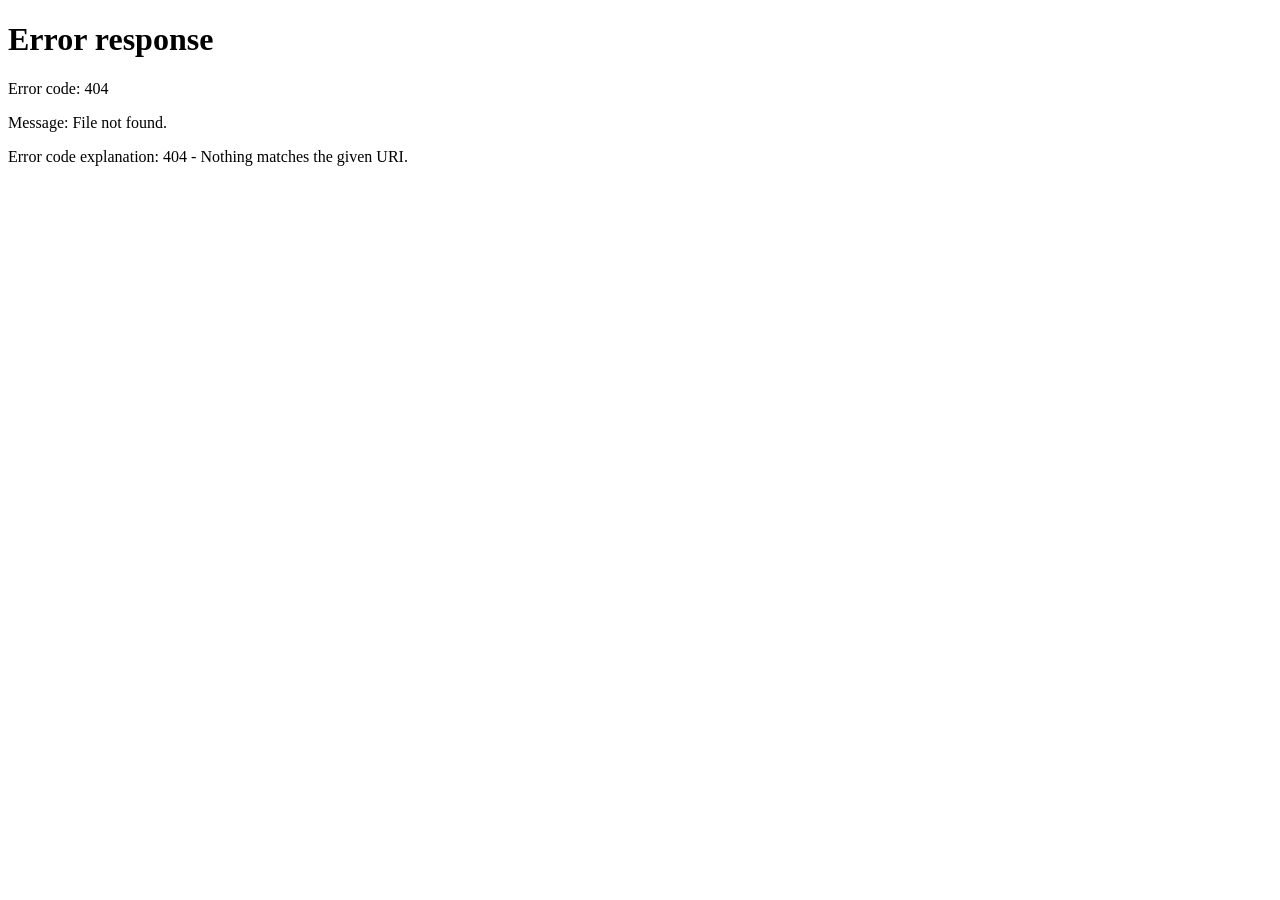
==== site/index.html @ a72ac22e "added new folder for frontend" ====
<!DOCTYPE html>
<html lang="en"><head>
<meta charset="UTF-8"><meta name="viewport" content="width=device-width, initial-scale=1.0">
<title>Recipe Hub</title>
<style>
 html,body{height:100%;margin:0;font-family:system-ui,sans-serif}
 body{display:flex;flex-direction:column;background:#fff}
 .bar{display:flex;align-items:center;gap:6px;padding:8px 14px;background:#1f1f1f;color:#fff;flex-wrap:wrap}
 .bar b{margin-right:10px}
 .tab{border:0;background:transparent;color:#ddd;padding:9px 16px;border-radius:999px;font-size:.95rem;cursor:pointer}
 .tab:hover{background:#333}
 .tab.on{background:#fff;color:#111;font-weight:600}
 .sp{flex:1}
 .who{font-size:.85rem;display:flex;align-items:center;gap:8px}
 .role{padding:2px 8px;border-radius:12px;font-size:.72rem}
 .role.admin{background:#c1452a}.role.user{background:#6c7f55}.role.editor{background:#b8860b}
 .out{background:none;border:1px solid #666;color:#fff;border-radius:8px;padding:5px 10px;cursor:pointer}
 iframe{flex:1;width:100%;border:0;display:none}
 iframe.on{display:block}
</style></head><body>
<div class="bar">
  <b>Recipe Hub</b>
  <button class="tab" data-v="international">🌍 International</button>
  <button class="tab" data-v="budget">₱ Budget</button>
  <button class="tab" data-v="game">🎲 Pantry Game</button>
  <span class="sp"></span>
  <span class="who"><span id="name"></span><span id="role" class="role"></span><button class="out" onclick="logout()">Log out</button></span>
</div>
<iframe data-v="international" title="International recipes"></iframe>
<iframe data-v="budget" title="Budget recipes"></iframe>
<iframe data-v="game" title="Pantry game"></iframe>
<script src="auth.js"></script>
<script>
requireLogin();
const u = getUser() || {};
document.getElementById("name").textContent = u.name || u.email || "";
document.getElementById("role").textContent = u.role || "user";
document.getElementById("role").classList.add(u.role || "user");

const views = ["international", "budget", "game"];
function show(v) {
  if (!views.includes(v)) v = localStorage.getItem("rp_view") || "international";
  localStorage.setItem("rp_view", v);
  document.querySelectorAll(".tab").forEach(t => t.classList.toggle("on", t.dataset.v === v));
  document.querySelectorAll("iframe").forEach(f => {
    const on = f.dataset.v === v;
    f.classList.toggle("on", on);
    if (on && !f.src) f.src = `views/${v}/index.html`;   // load a view the first time it is opened, then keep it alive
  });
  if (location.hash !== "#" + v) history.replaceState(null, "", "#" + v);
}
document.querySelectorAll(".tab").forEach(t => t.onclick = () => show(t.dataset.v));
window.addEventListener("hashchange", () => show(location.hash.slice(1)));
show(location.hash.slice(1));
</script></body></html>
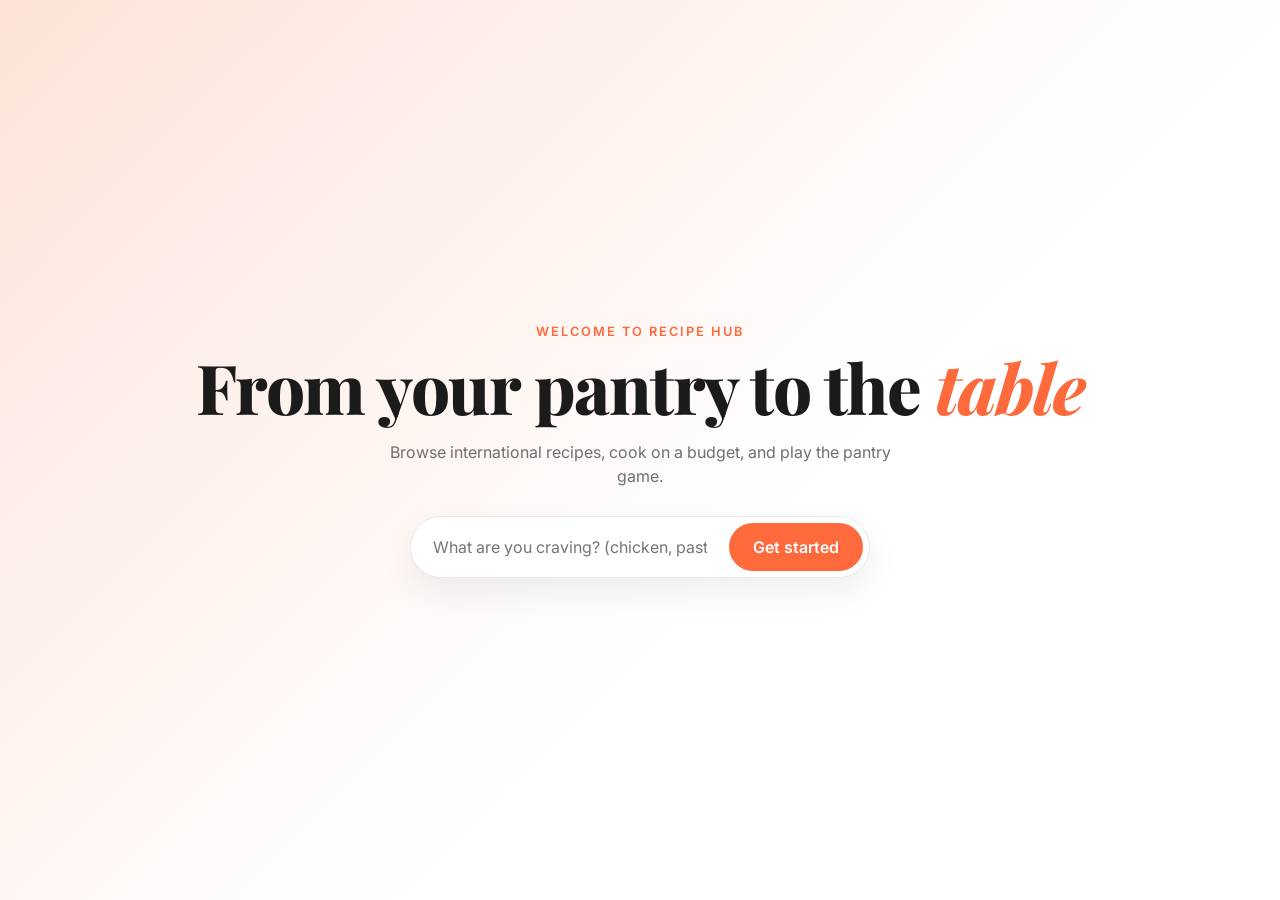
==== commit 593da0df: "new changes for the design layout and the adjusted folder structures" ====
--- a/site/index.html
+++ b/site/index.html
@@ -1,55 +1,16 @@
 <!DOCTYPE html>
-<html lang="en"><head>
-<meta charset="UTF-8"><meta name="viewport" content="width=device-width, initial-scale=1.0">
-<title>Recipe Hub</title>
-<style>
- html,body{height:100%;margin:0;font-family:system-ui,sans-serif}
- body{display:flex;flex-direction:column;background:#fff}
- .bar{display:flex;align-items:center;gap:6px;padding:8px 14px;background:#1f1f1f;color:#fff;flex-wrap:wrap}
- .bar b{margin-right:10px}
- .tab{border:0;background:transparent;color:#ddd;padding:9px 16px;border-radius:999px;font-size:.95rem;cursor:pointer}
- .tab:hover{background:#333}
- .tab.on{background:#fff;color:#111;font-weight:600}
- .sp{flex:1}
- .who{font-size:.85rem;display:flex;align-items:center;gap:8px}
- .role{padding:2px 8px;border-radius:12px;font-size:.72rem}
- .role.admin{background:#c1452a}.role.user{background:#6c7f55}.role.editor{background:#b8860b}
- .out{background:none;border:1px solid #666;color:#fff;border-radius:8px;padding:5px 10px;cursor:pointer}
- iframe{flex:1;width:100%;border:0;display:none}
- iframe.on{display:block}
-</style></head><body>
-<div class="bar">
-  <b>Recipe Hub</b>
-  <button class="tab" data-v="international">🌍 International</button>
-  <button class="tab" data-v="budget">₱ Budget</button>
-  <button class="tab" data-v="game">🎲 Pantry Game</button>
-  <span class="sp"></span>
-  <span class="who"><span id="name"></span><span id="role" class="role"></span><button class="out" onclick="logout()">Log out</button></span>
-</div>
-<iframe data-v="international" title="International recipes"></iframe>
-<iframe data-v="budget" title="Budget recipes"></iframe>
-<iframe data-v="game" title="Pantry game"></iframe>
-<script src="auth.js"></script>
+<html lang="en"><head><meta charset="UTF-8"><meta name="viewport" content="width=device-width, initial-scale=1.0">
+<link rel="preconnect" href="https://fonts.googleapis.com"><link rel="preconnect" href="https://fonts.gstatic.com" crossorigin>
+<link href="https://fonts.googleapis.com/css2?family=Inter:wght@400;500;600&family=Playfair+Display:ital,wght@0,600;0,800;1,600&display=swap" rel="stylesheet">
+<link rel="stylesheet" href="css/theme.css"><link rel="stylesheet" href="css/game.css"><title>Recipe Hub - Welcome</title></head>
+<body><section class="land"><div>
+  <p class="kick">Welcome to Recipe Hub</p>
+  <h1>From your pantry to the <em>table</em></h1>
+  <p>Browse international recipes, cook on a budget, and play the pantry game.</p>
+  <form class="pill" id="f"><input id="q" placeholder="What are you craving? (chicken, pasta...)"><button id="go">Get started</button></form>
+</div></section>
 <script>
-requireLogin();
-const u = getUser() || {};
-document.getElementById("name").textContent = u.name || u.email || "";
-document.getElementById("role").textContent = u.role || "user";
-document.getElementById("role").classList.add(u.role || "user");
-
-const views = ["international", "budget", "game"];
-function show(v) {
-  if (!views.includes(v)) v = localStorage.getItem("rp_view") || "international";
-  localStorage.setItem("rp_view", v);
-  document.querySelectorAll(".tab").forEach(t => t.classList.toggle("on", t.dataset.v === v));
-  document.querySelectorAll("iframe").forEach(f => {
-    const on = f.dataset.v === v;
-    f.classList.toggle("on", on);
-    if (on && !f.src) f.src = `views/${v}/index.html`;   // load a view the first time it is opened, then keep it alive
-  });
-  if (location.hash !== "#" + v) history.replaceState(null, "", "#" + v);
-}
-document.querySelectorAll(".tab").forEach(t => t.onclick = () => show(t.dataset.v));
-window.addEventListener("hashchange", () => show(location.hash.slice(1)));
-show(location.hash.slice(1));
+  const loggedIn = !!localStorage.getItem("rp_token");
+  if (loggedIn) document.getElementById("go").textContent = "Open the kitchen";
+  document.getElementById("f").onsubmit = e => { e.preventDefault(); location.href = loggedIn ? "pages/home.html" : "pages/login.html"; };
 </script></body></html>
--- a/site/css/theme.css
+++ b/site/css/theme.css
@@ -0,0 +1,128 @@
+:root{--ink:#1b1b1b;--mut:#6f6f6f;--acc:#ff6a3d;--peach:#fde3d9;--line:#e9e9e9;--r:10px}
+*{box-sizing:border-box}html{scroll-behavior:smooth}
+body{margin:0;font-family:Inter,system-ui,sans-serif;color:var(--ink);background:#fff;line-height:1.5}
+h1,h2,h3,h4,.logo{font-family:"Playfair Display",Georgia,serif;margin:0}
+button{font:inherit;cursor:pointer}img{display:block;width:100%;height:100%;object-fit:cover}
+.wrap{max-width:1100px;margin:0 auto;padding:0 20px}
+/* header */
+.hd{position:sticky;top:0;z-index:20;background:#fff;border-bottom:1px solid var(--line);transition:box-shadow .3s}
+.hd.sc{box-shadow:0 6px 20px #0001}
+.hd-in{display:flex;align-items:center;justify-content:space-between;padding-top:14px;padding-bottom:10px;transition:padding .3s}
+.hd.sc .hd-in{padding-top:8px;padding-bottom:6px}
+.logo{font-size:1.7rem;font-weight:800;text-decoration:none;color:var(--ink)}.logo em{color:var(--acc)}
+.ic{width:40px;height:40px;border:0;background:none;font-size:1.1rem}
+.nav{display:flex;gap:6px;overflow-x:auto;padding-bottom:10px;scrollbar-width:none}
+.nav button{border:0;background:none;padding:6px 14px;border-radius:999px;font-size:.85rem;white-space:nowrap;color:var(--mut)}
+.nav button:hover{color:var(--ink)}.nav button.on{background:var(--ink);color:#fff}
+/* cards */
+.g3{display:grid;grid-template-columns:repeat(3,1fr);gap:20px;margin:24px 0}
+.card{cursor:pointer}.card h3{font-size:1.05rem;margin:6px 0 2px}
+.ph{position:relative;aspect-ratio:4/3;overflow:hidden;border-radius:var(--r);background:linear-gradient(135deg,#ffd9c7,#ffe9b8)}
+.ph[data-c=Filipino]{background:linear-gradient(135deg,#ffd0a8,#ff9f68)}.ph[data-c=Italian]{background:linear-gradient(135deg,#cfe8c4,#f3b7a8)}
+.ph[data-c=Spanish]{background:linear-gradient(135deg,#ffe29a,#ff9d7a)}.ph[data-c=British]{background:linear-gradient(135deg,#c9d6f2,#e7c9d6)}
+.ph[data-c=American]{background:linear-gradient(135deg,#ffc9c9,#c9d9ff)}.ph[data-c=Chinese]{background:linear-gradient(135deg,#ffb7a1,#ffe08a)}
+.ph::before{content:attr(data-i);position:absolute;inset:0;display:grid;place-items:center;font:800 3.5rem "Playfair Display",serif;color:#fff9}
+.ph img{position:absolute;inset:0;transition:transform .6s cubic-bezier(.2,.7,.2,1)}
+.card:hover .ph img,.li:hover .ph img,.fr:hover img{transform:scale(1.08)}
+.st{color:var(--acc);font-size:.8rem;letter-spacing:1px}.cb small,.li small{color:var(--mut)}
+/* band */
+.band{background:var(--peach);border-radius:var(--r);padding:28px;display:flex;gap:20px;align-items:center;justify-content:space-between;flex-wrap:wrap;margin:36px 0}
+.band h2{font-size:1.5rem}.sbox{display:flex;gap:8px;flex:1;min-width:260px;max-width:460px}
+.sbox input{flex:1;padding:12px 14px;border:1px solid #fff;border-radius:8px;font:inherit}
+.sbox button,.more button{background:var(--acc);color:#fff;border:0;border-radius:8px;padding:12px 22px;font-weight:600;transition:transform .15s,filter .2s}
+.sbox button:hover,.more button:hover{filter:brightness(.92)}.sbox button:active,.more button:active{transform:scale(.96)}
+/* sections */
+.sec{font-size:1.4rem;margin:40px 0 18px;padding-bottom:8px;border-bottom:1px solid var(--line)}.sec.big{font-size:1.9rem}.sec small{font:500 .85rem Inter;color:var(--mut)}
+.sec2{font-size:1.2rem;margin:28px 0 14px}
+.cols{display:grid;grid-template-columns:1fr 300px;gap:32px}
+.feat{cursor:pointer;border:1px solid var(--line);border-radius:var(--r);overflow:hidden;margin-bottom:24px}
+.feat .ph{aspect-ratio:16/9;border-radius:0}.feat .cb{padding:18px}.feat h3{font-size:1.5rem}.feat p{color:var(--mut)}
+.li{display:grid;grid-template-columns:42% 1fr;gap:18px;align-items:center;margin-bottom:22px;cursor:pointer}.li h3{font-size:1.1rem}
+.about{border:1px solid var(--line);border-radius:var(--r);padding:22px;text-align:center}
+.av{width:64px;height:64px;margin:0 auto 10px;border-radius:50%;background:var(--peach);display:grid;place-items:center;font-size:1.8rem}
+.about p{font-size:.85rem;color:var(--mut)}
+.fresh{display:grid;grid-template-columns:1fr 1fr;gap:12px}.fr{cursor:pointer;font-size:.72rem;text-align:center}.fr .ph{aspect-ratio:1;margin-bottom:4px}
+/* collections */
+.col{cursor:pointer;border:1px solid var(--line);border-radius:var(--r);overflow:hidden;text-align:center;padding-bottom:16px;transition:transform .3s,box-shadow .3s}
+.col:hover{transform:translateY(-4px);box-shadow:0 12px 24px #0001}.col .ph{border-radius:0}.col h3{margin:12px 0 6px}
+.col span{font-size:.75rem;border:1px solid var(--ink);padding:2px 10px;border-radius:4px}
+.more{text-align:center;margin:10px 0 50px}.more[hidden]{display:none}
+.empty{grid-column:1/-1;text-align:center;color:var(--mut);padding:40px 0}
+/* footer */
+.ft{background:#f7f7f7;padding:36px 0;text-align:center;color:var(--mut);font-size:.85rem}
+/* modal */
+.ov{position:fixed;inset:0;background:#000a;display:flex;align-items:flex-end;justify-content:center;opacity:0;pointer-events:none;transition:opacity .3s;z-index:50}
+.ov.open{opacity:1;pointer-events:auto}
+.md{background:#fff;width:100%;max-width:600px;max-height:88vh;overflow:auto;border-radius:18px 18px 0 0;padding:30px;position:relative;transform:translateY(40px);transition:transform .4s cubic-bezier(.2,.7,.2,1)}
+.ov.open .md{transform:none}
+@media(min-width:640px){.ov{align-items:center}.md{border-radius:18px}}
+.x{position:absolute;top:12px;right:14px;width:36px;height:36px;border:0;border-radius:50%;background:#f1f1f1;font-size:1.4rem}
+.md h3{font-size:1.7rem;margin:6px 0 10px}.md h4{color:var(--acc);margin:20px 0 8px;font:600 .85rem Inter;text-transform:uppercase;letter-spacing:1px}
+.chips span{display:inline-block;background:#f4f4f4;border-radius:999px;padding:4px 12px;margin:0 6px 6px 0;font-size:.8rem}
+.nut{display:grid;grid-template-columns:repeat(auto-fit,minmax(80px,1fr));gap:8px}.nut div{background:#f7f7f7;border-radius:8px;padding:8px;text-align:center}.nut b{display:block}.nut small{color:var(--mut)}
+.md li{margin-bottom:4px}
+/* animation */
+.rv{opacity:0;transform:translateY(22px);transition:opacity .6s ease,transform .6s ease;transition-delay:var(--d,0ms)}.rv.in{opacity:1;transform:none}
+.intro{animation:up .7s both;animation-delay:var(--d,0ms)}@keyframes up{from{opacity:0;transform:translateY(18px)}}
+@media(prefers-reduced-motion:reduce){*{animation:none!important;transition:none!important}.rv{opacity:1;transform:none}html{scroll-behavior:auto}}
+/* responsive */
+@media(max-width:900px){.g3{grid-template-columns:repeat(2,1fr)}.cols{grid-template-columns:1fr}.fresh{grid-template-columns:repeat(3,1fr)}}
+@media(max-width:560px){.g3{grid-template-columns:1fr}.li{grid-template-columns:38% 1fr;gap:12px}.fresh{grid-template-columns:repeat(2,1fr)}.band{padding:20px}.logo{font-size:1.35rem}}
+/* shared extras for budget + game pages */
+.sbox input[type=number]{flex:0 0 150px;min-width:0}
+.price{font-weight:600;color:var(--ink)}
+.chips b{font-weight:600}
+
+/* ===== app shell: navbar, cookbook dropdown, footer ===== */
+.hd-in{flex-wrap:wrap;gap:8px}
+.tabs{display:flex;gap:4px;flex-wrap:wrap}
+.tabs a{padding:8px 14px;border-radius:999px;color:var(--mut);text-decoration:none;font-weight:500;font-size:.88rem;white-space:nowrap;transition:background .25s,color .25s}
+.tabs a:hover{color:var(--ink)}.tabs a.on{background:var(--ink);color:#fff}
+.who{display:flex;align-items:center;gap:8px;font-size:.85rem;color:var(--mut);position:relative}
+.role{padding:2px 10px;border-radius:12px;font-size:.72rem;color:#fff;background:#6c7f55}.role.admin{background:var(--acc)}.role.editor{background:#b8860b}
+.out,.ckbtn{background:#fff;border:1px solid var(--line);border-radius:999px;padding:7px 14px;font-size:.82rem;color:var(--ink)}
+.out:hover,.ckbtn:hover{background:#f4f4f4}
+.ckbtn{position:relative}.ckn{position:absolute;top:-6px;right:-6px;min-width:20px;height:20px;border-radius:10px;background:var(--acc);color:#fff;font-size:.7rem;display:grid;place-items:center}
+.ckpop{display:none;position:absolute;right:0;top:46px;width:280px;background:#fff;border:1px solid var(--line);border-radius:12px;box-shadow:0 14px 34px #0002;padding:8px;z-index:60}
+.ckpop.open{display:block;animation:up .25s both}.ckpop p{margin:8px;color:var(--mut);font-size:.85rem}
+.ckrow{display:flex;justify-content:space-between;align-items:center;gap:8px;padding:8px;border-radius:8px}.ckrow:hover{background:#f6f6f6}
+.ckrow a{color:var(--ink);text-decoration:none;font-size:.88rem;overflow:hidden;text-overflow:ellipsis;white-space:nowrap}
+.ckrow button{border:0;background:none;font-size:1.1rem;color:var(--mut)}.ckrow button:hover{color:#b3261e}
+@media(max-width:700px){.who .nm{display:none}.tabs{order:3;width:100%;overflow-x:auto}}
+.ft form{display:flex;gap:6px;max-width:380px;margin:14px auto;background:#fff;border:1px solid var(--line);border-radius:999px;padding:5px}
+.ft form input{flex:1;min-width:0;border:0;background:none;padding:8px 14px;font:inherit;outline:0}
+.ft form button{border:0;border-radius:999px;background:var(--ink);color:#fff;padding:8px 18px;font-weight:600}
+/* ===== landing + login ===== */
+.land,.login{min-height:100vh;display:grid;place-items:center;padding:24px;text-align:center;background:linear-gradient(135deg,#fde3d9,#fff 60%)}
+.land h1{font-size:clamp(2.4rem,7vw,4.3rem);font-weight:800;letter-spacing:-1.5px;line-height:1.05;margin:10px 0 16px}.land h1 em{color:var(--acc)}
+.land .kick{color:var(--acc);font-weight:600;letter-spacing:2px;text-transform:uppercase;font-size:.8rem}.land p{color:var(--mut);max-width:520px;margin:0 auto}
+.pill{display:flex;gap:6px;max-width:460px;margin:28px auto 0;background:#fff;border:1px solid var(--line);border-radius:999px;padding:6px;box-shadow:0 14px 34px #0001}
+.pill input{flex:1;min-width:0;border:0;background:none;padding:10px 16px;font:inherit;outline:0}
+.pill button{border:0;border-radius:999px;background:var(--acc);color:#fff;padding:12px 24px;font-weight:600;transition:transform .15s,filter .2s}.pill button:hover{filter:brightness(.92)}.pill button:active{transform:scale(.95)}
+.login form{background:#fff;padding:34px;border-radius:16px;width:min(380px,92vw);box-shadow:0 20px 50px #0002;display:grid;gap:12px;animation:up .6s both;text-align:left}
+.login .logo{text-align:center;display:block}.login h2{text-align:center;font:600 1rem Inter;color:var(--mut)}
+.login input{padding:12px 14px;font:inherit;border-radius:8px;border:1px solid #e0e0e0}.login input:focus{outline:2px solid var(--acc);border-color:transparent}
+.login .btn{width:100%}.login .lnk{background:none;border:0;color:var(--mut);font-size:.9rem}.msg{min-height:1.2em;font-size:.9rem;color:#b3261e}.msg.ok{color:#2e7d32}
+/* ===== home hero ===== */
+.hero{display:grid;grid-template-columns:1fr 1fr;gap:40px;align-items:center;padding:56px 0 20px}
+.hero h1{font-size:clamp(2.4rem,6vw,4rem);font-weight:800;letter-spacing:-1.5px;line-height:1.05;margin:8px 0 14px}.hero h1 em{color:var(--acc)}
+.hero p{color:var(--mut);max-width:440px}.hero .kick{color:var(--acc);font-weight:600;letter-spacing:2px;text-transform:uppercase;font-size:.8rem}
+.wall{display:grid;grid-template-columns:repeat(3,1fr);gap:12px}
+.wall button{border:0;padding:0;background:none;border-radius:16px;overflow:hidden;transition:transform .5s cubic-bezier(.2,.7,.2,1)}
+.wall button:first-child{grid-column:span 2;grid-row:span 2}.wall button:hover{transform:rotate(-2deg) scale(1.05)}
+@media(max-width:900px){.hero{grid-template-columns:1fr}}
+/* ===== gallery / cook steps / profile ===== */
+.gal{display:flex;gap:20px;overflow-x:auto;scroll-snap-type:x mandatory;padding:0 0 24px}
+.gal article{flex:0 0 280px;scroll-snap-align:center;cursor:pointer}.gal h3{margin:10px 0 2px;font-size:1.1rem}.gal small{color:var(--mut)}
+.gal .ph{transition:transform .5s,box-shadow .5s}.gal article:hover .ph{transform:translateY(-4px);box-shadow:0 14px 28px #0002}
+.ing{border:1px solid var(--line);border-radius:16px;padding:22px;margin:22px 0}.ing ul{display:grid;grid-template-columns:repeat(auto-fit,minmax(200px,1fr));gap:6px;list-style:none;padding:0;margin:12px 0 0}
+.ing li::before{content:"● ";color:var(--acc)}
+.hiw{list-style:none;padding:0;margin:26px 0}.hiw li{display:flex;gap:16px;margin-bottom:20px}
+.hiw b{flex:0 0 36px;height:36px;border-radius:50%;background:#059669;color:#fff;display:grid;place-items:center}.hiw p{margin:2px 0 0;color:var(--mut)}
+.cta-g{background:#059669;color:#fff;border:0;border-radius:999px;padding:14px 32px;font-weight:600;transition:transform .15s,background .2s}.cta-g:hover{background:#047857}.cta-g:active{transform:scale(.95)}
+.pcard{max-width:560px;margin:40px auto;border:1px solid var(--line);border-radius:24px;padding:32px;text-align:center;box-shadow:0 8px 24px #0000000d}
+.pav{width:80px;height:80px;margin:0 auto 10px;border-radius:50%;background:var(--peach);color:var(--acc);display:grid;place-items:center;font:700 2rem "Playfair Display",serif}
+.pst{display:grid;grid-template-columns:repeat(4,1fr);gap:8px;margin:22px 0}.pst div{background:#f6f6f6;border-radius:12px;padding:12px}.pst b{display:block;font-size:1.3rem}.pst small{color:var(--mut)}
+.ptabs{display:flex;justify-content:center;gap:4px;margin-bottom:12px}.ptabs button{border:0;background:none;padding:7px 16px;border-radius:999px;color:var(--mut)}.ptabs button.on{background:var(--ink);color:#fff}
+.plist{list-style:none;padding:0;margin:0;text-align:left}.plist a{display:flex;justify-content:space-between;border:1px solid var(--line);border-radius:10px;padding:12px;margin-bottom:8px;color:var(--ink);text-decoration:none;font-size:.9rem;transition:background .2s}.plist a:hover{background:#f6f6f6}.plist span{color:var(--mut)}
+.wrap>.nav{padding-top:14px}
--- a/site/css/game.css
+++ b/site/css/game.css
@@ -0,0 +1,16 @@
+.level{background:#fff;border:1px solid var(--line);border-radius:var(--r);padding:20px;text-align:left;cursor:pointer;color:var(--ink);transition:transform .3s,box-shadow .3s,border-color .3s}
+.level:hover:not([disabled]){transform:translateY(-4px);box-shadow:0 12px 24px #0001}
+.level.active{border-color:var(--acc);box-shadow:0 0 0 2px var(--acc) inset}
+.level[disabled]{opacity:.5;cursor:not-allowed}
+.level strong{font:600 1.2rem "Playfair Display",serif;display:block}.level small{display:block;color:var(--mut);margin-top:4px}
+.ticket{background:var(--peach);border-radius:var(--r);padding:22px;margin-bottom:20px;animation:up .5s both}
+.ticket h3{font-size:1.6rem;margin:6px 0}.ticket p{margin:4px 0}.tag{font-size:.75rem;text-transform:uppercase;letter-spacing:1px;color:var(--mut)}
+.pantry{display:flex;flex-wrap:wrap;gap:10px}
+.chip{padding:12px 20px;border-radius:999px;border:1.5px solid var(--ink);background:#fff;color:var(--ink);font-size:1rem;text-transform:capitalize;transition:background .2s,color .2s,transform .15s}
+.chip:hover{transform:translateY(-2px)}.chip.on{background:var(--ink);color:#fff}
+.chip.pop{animation:pop .4s cubic-bezier(.2,.9,.3,1.3) backwards}
+@keyframes pop{from{transform:scale(.3) rotate(-10deg);opacity:0}}
+.actions{display:flex;gap:12px;align-items:center;margin-top:22px;flex-wrap:wrap}.actions span{color:var(--mut)}
+.btn{background:var(--acc);color:#fff;border:0;border-radius:8px;padding:12px 26px;font-weight:600;transition:transform .15s,filter .2s}
+.btn:hover{filter:brightness(.92)}.btn:active{transform:scale(.96)}.btn.ghost{background:#fff;color:var(--ink);border:1px solid var(--line)}
+#feedback{min-height:1.5em;font-weight:600;color:var(--acc)}
